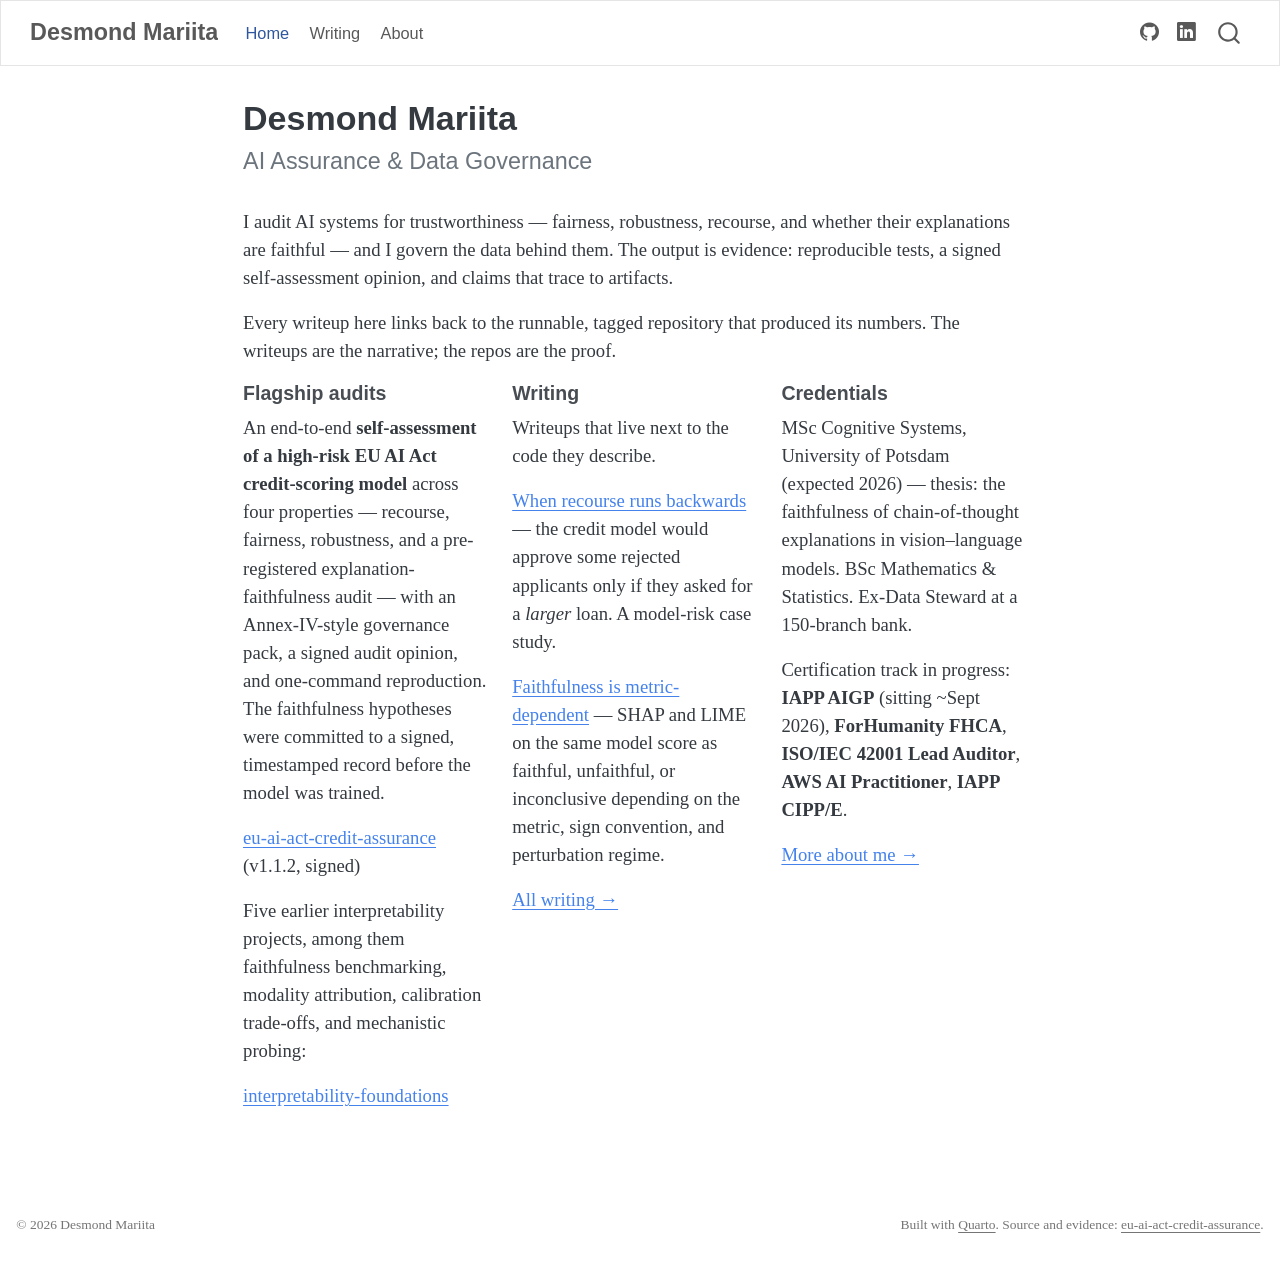
==== index.html @ 11ebde8f "Bootstrap gh-pages (rendered site)" ====
<!DOCTYPE html>
<html xmlns="http://www.w3.org/1999/xhtml" lang="en" xml:lang="en"><head>

<meta charset="utf-8">
<meta name="generator" content="quarto-1.9.38">

<meta name="viewport" content="width=device-width, initial-scale=1.0, user-scalable=yes">


<title>Desmond Mariita</title>
<style>
/* Default styles provided by pandoc.
** See https://pandoc.org/MANUAL.html#variables-for-html for config info.
*/
code{white-space: pre-wrap;}
span.smallcaps{font-variant: small-caps;}
div.columns{display: flex; gap: min(4vw, 1.5em);}
div.column{flex: auto; overflow-x: auto;}
div.hanging-indent{margin-left: 1.5em; text-indent: -1.5em;}
ul.task-list{list-style: none;}
ul.task-list li input[type="checkbox"] {
  width: 0.8em;
  margin: 0 0.8em 0.2em -1em; /* quarto-specific, see https://github.com/quarto-dev/quarto-cli/issues/4556 */ 
  vertical-align: middle;
}
</style>


<script src="site_libs/quarto-nav/quarto-nav.js"></script>
<script src="site_libs/quarto-nav/headroom.min.js"></script>
<script src="site_libs/clipboard/clipboard.min.js"></script>
<script src="site_libs/quarto-search/autocomplete.umd.js"></script>
<script src="site_libs/quarto-search/fuse.min.js"></script>
<script src="site_libs/quarto-search/quarto-search.js"></script>
<meta name="quarto:offset" content="./">
<script src="site_libs/quarto-html/quarto.js" type="module"></script>
<script src="site_libs/quarto-html/tabsets/tabsets.js" type="module"></script>
<script src="site_libs/quarto-html/popper.min.js"></script>
<script src="site_libs/quarto-html/tippy.umd.min.js"></script>
<script src="site_libs/quarto-html/anchor.min.js"></script>
<link href="site_libs/quarto-html/tippy.css" rel="stylesheet">
<link href="site_libs/quarto-html/quarto-syntax-highlighting-15634bcf2e68342d4ad2dfa704d543f6.css" rel="stylesheet" id="quarto-text-highlighting-styles">
<script src="site_libs/bootstrap/bootstrap.min.js"></script>
<link href="site_libs/bootstrap/bootstrap-icons.css" rel="stylesheet">
<link href="site_libs/bootstrap/bootstrap-a1e0e591d9e784db91f005ccc1a3bac8.min.css" rel="stylesheet" append-hash="true" id="quarto-bootstrap" data-mode="light">
<script id="quarto-search-options" type="application/json">{
  "location": "navbar",
  "copy-button": false,
  "collapse-after": 3,
  "panel-placement": "end",
  "type": "overlay",
  "limit": 50,
  "keyboard-shortcut": [
    "f",
    "/",
    "s"
  ],
  "show-item-context": false,
  "language": {
    "search-no-results-text": "No results",
    "search-matching-documents-text": "matching documents",
    "search-copy-link-title": "Copy link to search",
    "search-hide-matches-text": "Hide additional matches",
    "search-more-match-text": "more match in this document",
    "search-more-matches-text": "more matches in this document",
    "search-clear-button-title": "Clear",
    "search-text-placeholder": "",
    "search-detached-cancel-button-title": "Cancel",
    "search-submit-button-title": "Submit",
    "search-label": "Search"
  }
}</script>
<style>html{ scroll-behavior: smooth; }</style>


<link rel="stylesheet" href="styles.css">
<meta property="og:title" content="Desmond Mariita">
<meta property="og:description" content="AI Assurance &amp; Data Governance">
<meta property="og:site_name" content="Desmond Mariita">
<meta name="twitter:title" content="Desmond Mariita">
<meta name="twitter:description" content="AI Assurance &amp; Data Governance">
<meta name="twitter:card" content="summary">
</head>

<body class="nav-fixed fullcontent quarto-light">

<div id="quarto-search-results"></div>
  <header id="quarto-header" class="headroom fixed-top">
    <nav class="navbar navbar-expand-lg " data-bs-theme="dark">
      <div class="navbar-container container-fluid">
      <div class="navbar-brand-container mx-auto">
    <a class="navbar-brand" href="./index.html">
    <span class="navbar-title">Desmond Mariita</span>
    </a>
  </div>
            <div id="quarto-search" class="" title="Search"></div>
          <button class="navbar-toggler" type="button" data-bs-toggle="collapse" data-bs-target="#navbarCollapse" aria-controls="navbarCollapse" role="menu" aria-expanded="false" aria-label="Toggle navigation" onclick="if (window.quartoToggleHeadroom) { window.quartoToggleHeadroom(); }">
  <span class="navbar-toggler-icon"></span>
</button>
          <div class="collapse navbar-collapse" id="navbarCollapse">
            <ul class="navbar-nav navbar-nav-scroll me-auto">
  <li class="nav-item">
    <a class="nav-link active" href="./index.html" aria-current="page"> 
<span class="menu-text">Home</span></a>
  </li>  
  <li class="nav-item">
    <a class="nav-link" href="./writing/index.html"> 
<span class="menu-text">Writing</span></a>
  </li>  
  <li class="nav-item">
    <a class="nav-link" href="./about.html"> 
<span class="menu-text">About</span></a>
  </li>  
</ul>
            <ul class="navbar-nav navbar-nav-scroll ms-auto">
  <li class="nav-item compact">
    <a class="nav-link" href="https://github.com/Desmond-Mariita"> <i class="bi bi-github" role="img" aria-label="GitHub">
</i> 
<span class="menu-text"></span></a>
  </li>  
  <li class="nav-item compact">
    <a class="nav-link" href="https://www.linkedin.com/in/desmond-mariita"> <i class="bi bi-linkedin" role="img" aria-label="LinkedIn">
</i> 
<span class="menu-text"></span></a>
  </li>  
</ul>
          </div> <!-- /navcollapse -->
            <div class="quarto-navbar-tools">
</div>
      </div> <!-- /container-fluid -->
    </nav>
</header>
<!-- content -->
<div id="quarto-content" class="quarto-container page-columns page-rows-contents page-layout-article page-navbar">
<!-- sidebar -->
<!-- margin-sidebar -->
    
<!-- main -->
<main class="content" id="quarto-document-content">

<header id="title-block-header" class="quarto-title-block default">
<div class="quarto-title">
<h1 class="title">Desmond Mariita</h1>
<p class="subtitle lead">AI Assurance &amp; Data Governance</p>
</div>



<div class="quarto-title-meta">

    
  
    
  </div>
  


</header>


<p>I audit AI systems for trustworthiness — fairness, robustness, recourse, and whether their explanations are faithful — and I govern the data behind them. The output is evidence: reproducible tests, a signed self-assessment opinion, and claims that trace to artifacts.</p>
<p>Every writeup here links back to the runnable, tagged repository that produced its numbers. The writeups are the narrative; the repos are the proof.</p>
<div class="grid">
<section id="flagship-audits" class="level3 g-col-12 g-col-md-4 hub-col">
<h3 class="anchored" data-anchor-id="flagship-audits">Flagship audits</h3>
<p>An end-to-end <strong>self-assessment of a high-risk EU AI Act credit-scoring model</strong> across four properties — recourse, fairness, robustness, and a pre-registered explanation-faithfulness audit — with an Annex-IV-style governance pack, a signed audit opinion, and one-command reproduction. The faithfulness hypotheses were committed to a signed, timestamped record before the model was trained.</p>
<p><a href="https://github.com/Desmond-Mariita/eu-ai-act-credit-assurance" class="hub-link">eu-ai-act-credit-assurance</a> (v1.1.2, signed)</p>
<p>Five earlier interpretability projects, among them faithfulness benchmarking, modality attribution, calibration trade-offs, and mechanistic probing:</p>
<p><a href="https://github.com/Desmond-Mariita/interpretability-foundations" class="hub-link">interpretability-foundations</a></p>
</section>
<section id="writing" class="level3 g-col-12 g-col-md-4 hub-col">
<h3 class="anchored" data-anchor-id="writing">Writing</h3>
<p>Writeups that live next to the code they describe.</p>
<p><strong><a href="./writing/borrow-more/index.html">When recourse runs backwards</a></strong> — the credit model would approve some rejected applicants only if they asked for a <em>larger</em> loan. A model-risk case study.</p>
<p><strong><a href="./writing/faithfulness/index.html">Faithfulness is metric-dependent</a></strong> — SHAP and LIME on the same model score as faithful, unfaithful, or inconclusive depending on the metric, sign convention, and perturbation regime.</p>
<p><a href="./writing/index.html">All writing →</a></p>
</section>
<section id="credentials" class="level3 g-col-12 g-col-md-4 hub-col">
<h3 class="anchored" data-anchor-id="credentials">Credentials</h3>
<p>MSc Cognitive Systems, University of Potsdam (expected 2026) — thesis: the faithfulness of chain-of-thought explanations in vision–language models. BSc Mathematics &amp; Statistics. Ex-Data Steward at a 150-branch bank.</p>
<p>Certification track in progress: <strong>IAPP AIGP</strong> (sitting ~Sept 2026), <strong>ForHumanity FHCA</strong>, <strong>ISO/IEC 42001 Lead Auditor</strong>, <strong>AWS AI Practitioner</strong>, <strong>IAPP CIPP/E</strong>.</p>
<p><a href="./about.html">More about me →</a></p>
</section>
</div>



</main> <!-- /main -->
<script id="quarto-html-after-body" type="application/javascript">
  window.document.addEventListener("DOMContentLoaded", function (event) {
    const icon = "";
    const anchorJS = new window.AnchorJS();
    anchorJS.options = {
      placement: 'right',
      icon: icon
    };
    anchorJS.add('.anchored');
    const isCodeAnnotation = (el) => {
      for (const clz of el.classList) {
        if (clz.startsWith('code-annotation-')) {                     
          return true;
        }
      }
      return false;
    }
    const onCopySuccess = function(e) {
      // button target
      const button = e.trigger;
      // don't keep focus
      button.blur();
      // flash "checked"
      button.classList.add('code-copy-button-checked');
      var currentTitle = button.getAttribute("title");
      button.setAttribute("title", "Copied!");
      let tooltip;
      if (window.bootstrap) {
        button.setAttribute("data-bs-toggle", "tooltip");
        button.setAttribute("data-bs-placement", "left");
        button.setAttribute("data-bs-title", "Copied!");
        tooltip = new bootstrap.Tooltip(button, 
          { trigger: "manual", 
            customClass: "code-copy-button-tooltip",
            offset: [0, -8]});
        tooltip.show();    
      }
      setTimeout(function() {
        if (tooltip) {
          tooltip.hide();
          button.removeAttribute("data-bs-title");
          button.removeAttribute("data-bs-toggle");
          button.removeAttribute("data-bs-placement");
        }
        button.setAttribute("title", currentTitle);
        button.classList.remove('code-copy-button-checked');
      }, 1000);
      // clear code selection
      e.clearSelection();
    }
    const getTextToCopy = function(trigger) {
      const outerScaffold = trigger.parentElement.cloneNode(true);
      const codeEl = outerScaffold.querySelector('code');
      for (const childEl of codeEl.children) {
        if (isCodeAnnotation(childEl)) {
          childEl.remove();
        }
      }
      return codeEl.innerText;
    }
    const clipboard = new window.ClipboardJS('.code-copy-button:not([data-in-quarto-modal])', {
      text: getTextToCopy
    });
    clipboard.on('success', onCopySuccess);
    if (window.document.getElementById('quarto-embedded-source-code-modal')) {
      const clipboardModal = new window.ClipboardJS('.code-copy-button[data-in-quarto-modal]', {
        text: getTextToCopy,
        container: window.document.getElementById('quarto-embedded-source-code-modal')
      });
      clipboardModal.on('success', onCopySuccess);
    }
      var localhostRegex = new RegExp(/^(?:http|https):\/\/localhost\:?[0-9]*\//);
      var mailtoRegex = new RegExp(/^mailto:/);
        var filterRegex = new RegExp("https:\/\/desmond-mariita\.github\.io");
      var isInternal = (href) => {
          return filterRegex.test(href) || localhostRegex.test(href) || mailtoRegex.test(href);
      }
      // Inspect non-navigation links and adorn them if external
     var links = window.document.querySelectorAll('a[href]:not(.nav-link):not(.navbar-brand):not(.toc-action):not(.sidebar-link):not(.sidebar-item-toggle):not(.pagination-link):not(.no-external):not([aria-hidden]):not(.dropdown-item):not(.quarto-navigation-tool):not(.about-link)');
      for (var i=0; i<links.length; i++) {
        const link = links[i];
        if (!isInternal(link.href)) {
          // undo the damage that might have been done by quarto-nav.js in the case of
          // links that we want to consider external
          if (link.dataset.originalHref !== undefined) {
            link.href = link.dataset.originalHref;
          }
            // target, if specified
            link.setAttribute("target", "_blank");
            if (link.getAttribute("rel") === null) {
              link.setAttribute("rel", "noopener");
            }
        }
      }
    function tippyHover(el, contentFn, onTriggerFn, onUntriggerFn) {
      const config = {
        allowHTML: true,
        maxWidth: 500,
        delay: 100,
        arrow: false,
        appendTo: function(el) {
            return el.parentElement;
        },
        interactive: true,
        interactiveBorder: 10,
        theme: 'quarto',
        placement: 'bottom-start',
      };
      if (contentFn) {
        config.content = contentFn;
      }
      if (onTriggerFn) {
        config.onTrigger = onTriggerFn;
      }
      if (onUntriggerFn) {
        config.onUntrigger = onUntriggerFn;
      }
      window.tippy(el, config); 
    }
    const noterefs = window.document.querySelectorAll('a[role="doc-noteref"]');
    for (var i=0; i<noterefs.length; i++) {
      const ref = noterefs[i];
      tippyHover(ref, function() {
        // use id or data attribute instead here
        let href = ref.getAttribute('data-footnote-href') || ref.getAttribute('href');
        try { href = new URL(href).hash; } catch {}
        const id = href.replace(/^#\/?/, "");
        const note = window.document.getElementById(id);
        if (note) {
          return note.innerHTML;
        } else {
          return "";
        }
      });
    }
    const xrefs = window.document.querySelectorAll('a.quarto-xref');
    const processXRef = (id, note) => {
      // Strip column container classes
      const stripColumnClz = (el) => {
        el.classList.remove("page-full", "page-columns");
        if (el.children) {
          for (const child of el.children) {
            stripColumnClz(child);
          }
        }
      }
      stripColumnClz(note)
      if (id === null || id.startsWith('sec-')) {
        // Special case sections, only their first couple elements
        const container = document.createElement("div");
        if (note.children && note.children.length > 2) {
          container.appendChild(note.children[0].cloneNode(true));
          for (let i = 1; i < note.children.length; i++) {
            const child = note.children[i];
            if (child.tagName === "P" && child.innerText === "") {
              continue;
            } else {
              container.appendChild(child.cloneNode(true));
              break;
            }
          }
          if (window.Quarto?.typesetMath) {
            window.Quarto.typesetMath(container);
          }
          return container.innerHTML
        } else {
          if (window.Quarto?.typesetMath) {
            window.Quarto.typesetMath(note);
          }
          return note.innerHTML;
        }
      } else {
        // Remove any anchor links if they are present
        const anchorLink = note.querySelector('a.anchorjs-link');
        if (anchorLink) {
          anchorLink.remove();
        }
        if (window.Quarto?.typesetMath) {
          window.Quarto.typesetMath(note);
        }
        if (note.classList.contains("callout")) {
          return note.outerHTML;
        } else {
          return note.innerHTML;
        }
      }
    }
    for (var i=0; i<xrefs.length; i++) {
      const xref = xrefs[i];
      tippyHover(xref, undefined, function(instance) {
        instance.disable();
        let url = xref.getAttribute('href');
        let hash = undefined; 
        if (url.startsWith('#')) {
          hash = url;
        } else {
          try { hash = new URL(url).hash; } catch {}
        }
        if (hash) {
          const id = hash.replace(/^#\/?/, "");
          const note = window.document.getElementById(id);
          if (note !== null) {
            try {
              const html = processXRef(id, note.cloneNode(true));
              instance.setContent(html);
            } finally {
              instance.enable();
              instance.show();
            }
          } else {
            // See if we can fetch this
            fetch(url.split('#')[0])
            .then(res => res.text())
            .then(html => {
              const parser = new DOMParser();
              const htmlDoc = parser.parseFromString(html, "text/html");
              const note = htmlDoc.getElementById(id);
              if (note !== null) {
                const html = processXRef(id, note);
                instance.setContent(html);
              } 
            }).finally(() => {
              instance.enable();
              instance.show();
            });
          }
        } else {
          // See if we can fetch a full url (with no hash to target)
          // This is a special case and we should probably do some content thinning / targeting
          fetch(url)
          .then(res => res.text())
          .then(html => {
            const parser = new DOMParser();
            const htmlDoc = parser.parseFromString(html, "text/html");
            const note = htmlDoc.querySelector('main.content');
            if (note !== null) {
              // This should only happen for chapter cross references
              // (since there is no id in the URL)
              // remove the first header
              if (note.children.length > 0 && note.children[0].tagName === "HEADER") {
                note.children[0].remove();
              }
              const html = processXRef(null, note);
              instance.setContent(html);
            } 
          }).finally(() => {
            instance.enable();
            instance.show();
          });
        }
      }, function(instance) {
      });
    }
        let selectedAnnoteEl;
        const selectorForAnnotation = ( cell, annotation) => {
          let cellAttr = 'data-code-cell="' + cell + '"';
          let lineAttr = 'data-code-annotation="' +  annotation + '"';
          const selector = 'span[' + cellAttr + '][' + lineAttr + ']';
          return selector;
        }
        const selectCodeLines = (annoteEl) => {
          const doc = window.document;
          const targetCell = annoteEl.getAttribute("data-target-cell");
          const targetAnnotation = annoteEl.getAttribute("data-target-annotation");
          const annoteSpan = window.document.querySelector(selectorForAnnotation(targetCell, targetAnnotation));
          const lines = annoteSpan.getAttribute("data-code-lines").split(",");
          const lineIds = lines.map((line) => {
            return targetCell + "-" + line;
          })
          let top = null;
          let height = null;
          let parent = null;
          if (lineIds.length > 0) {
              //compute the position of the single el (top and bottom and make a div)
              const el = window.document.getElementById(lineIds[0]);
              top = el.offsetTop;
              height = el.offsetHeight;
              parent = el.parentElement.parentElement;
            if (lineIds.length > 1) {
              const lastEl = window.document.getElementById(lineIds[lineIds.length - 1]);
              const bottom = lastEl.offsetTop + lastEl.offsetHeight;
              height = bottom - top;
            }
            if (top !== null && height !== null && parent !== null) {
              // cook up a div (if necessary) and position it 
              let div = window.document.getElementById("code-annotation-line-highlight");
              if (div === null) {
                div = window.document.createElement("div");
                div.setAttribute("id", "code-annotation-line-highlight");
                div.style.position = 'absolute';
                parent.appendChild(div);
              }
              div.style.top = top - 2 + "px";
              div.style.height = height + 4 + "px";
              div.style.left = 0;
              let gutterDiv = window.document.getElementById("code-annotation-line-highlight-gutter");
              if (gutterDiv === null) {
                gutterDiv = window.document.createElement("div");
                gutterDiv.setAttribute("id", "code-annotation-line-highlight-gutter");
                gutterDiv.style.position = 'absolute';
                const codeCell = window.document.getElementById(targetCell);
                const gutter = codeCell.querySelector('.code-annotation-gutter');
                gutter.appendChild(gutterDiv);
              }
              gutterDiv.style.top = top - 2 + "px";
              gutterDiv.style.height = height + 4 + "px";
            }
            selectedAnnoteEl = annoteEl;
          }
        };
        const unselectCodeLines = () => {
          const elementsIds = ["code-annotation-line-highlight", "code-annotation-line-highlight-gutter"];
          elementsIds.forEach((elId) => {
            const div = window.document.getElementById(elId);
            if (div) {
              div.remove();
            }
          });
          selectedAnnoteEl = undefined;
        };
          // Handle positioning of the toggle
      window.addEventListener(
        "resize",
        throttle(() => {
          elRect = undefined;
          if (selectedAnnoteEl) {
            selectCodeLines(selectedAnnoteEl);
          }
        }, 10)
      );
      function throttle(fn, ms) {
      let throttle = false;
      let timer;
        return (...args) => {
          if(!throttle) { // first call gets through
              fn.apply(this, args);
              throttle = true;
          } else { // all the others get throttled
              if(timer) clearTimeout(timer); // cancel #2
              timer = setTimeout(() => {
                fn.apply(this, args);
                timer = throttle = false;
              }, ms);
          }
        };
      }
        // Attach click handler to the DT
        const annoteDls = window.document.querySelectorAll('dt[data-target-cell]');
        for (const annoteDlNode of annoteDls) {
          annoteDlNode.addEventListener('click', (event) => {
            const clickedEl = event.target;
            if (clickedEl !== selectedAnnoteEl) {
              unselectCodeLines();
              const activeEl = window.document.querySelector('dt[data-target-cell].code-annotation-active');
              if (activeEl) {
                activeEl.classList.remove('code-annotation-active');
              }
              selectCodeLines(clickedEl);
              clickedEl.classList.add('code-annotation-active');
            } else {
              // Unselect the line
              unselectCodeLines();
              clickedEl.classList.remove('code-annotation-active');
            }
          });
        }
    const findCites = (el) => {
      const parentEl = el.parentElement;
      if (parentEl) {
        const cites = parentEl.dataset.cites;
        if (cites) {
          return {
            el,
            cites: cites.split(' ')
          };
        } else {
          return findCites(el.parentElement)
        }
      } else {
        return undefined;
      }
    };
    var bibliorefs = window.document.querySelectorAll('a[role="doc-biblioref"]');
    for (var i=0; i<bibliorefs.length; i++) {
      const ref = bibliorefs[i];
      const citeInfo = findCites(ref);
      if (citeInfo) {
        tippyHover(citeInfo.el, function() {
          var popup = window.document.createElement('div');
          citeInfo.cites.forEach(function(cite) {
            var citeDiv = window.document.createElement('div');
            citeDiv.classList.add('hanging-indent');
            citeDiv.classList.add('csl-entry');
            var biblioDiv = window.document.getElementById('ref-' + cite);
            if (biblioDiv) {
              citeDiv.innerHTML = biblioDiv.innerHTML;
            }
            popup.appendChild(citeDiv);
          });
          return popup.innerHTML;
        });
      }
    }
  });
  </script>
</div> <!-- /content -->
<footer class="footer">
  <div class="nav-footer">
    <div class="nav-footer-left">
<p>© 2026 Desmond Mariita</p>
</div>   
    <div class="nav-footer-center">
      &nbsp;
    </div>
    <div class="nav-footer-right">
<p>Built with <a href="https://quarto.org">Quarto</a>. Source and evidence: <a href="https://github.com/Desmond-Mariita/eu-ai-act-credit-assurance">eu-ai-act-credit-assurance</a>.</p>
</div>
  </div>
</footer>




<script src="site_libs/quarto-html/zenscroll-min.js"></script>
</body></html>
---- site_libs/quarto-html/tippy.css ----
.tippy-box[data-animation=fade][data-state=hidden]{opacity:0}[data-tippy-root]{max-width:calc(100vw - 10px)}.tippy-box{position:relative;background-color:#333;color:#fff;border-radius:4px;font-size:14px;line-height:1.4;white-space:normal;outline:0;transition-property:transform,visibility,opacity}.tippy-box[data-placement^=top]>.tippy-arrow{bottom:0}.tippy-box[data-placement^=top]>.tippy-arrow:before{bottom:-7px;left:0;border-width:8px 8px 0;border-top-color:initial;transform-origin:center top}.tippy-box[data-placement^=bottom]>.tippy-arrow{top:0}.tippy-box[data-placement^=bottom]>.tippy-arrow:before{top:-7px;left:0;border-width:0 8px 8px;border-bottom-color:initial;transform-origin:center bottom}.tippy-box[data-placement^=left]>.tippy-arrow{right:0}.tippy-box[data-placement^=left]>.tippy-arrow:before{border-width:8px 0 8px 8px;border-left-color:initial;right:-7px;transform-origin:center left}.tippy-box[data-placement^=right]>.tippy-arrow{left:0}.tippy-box[data-placement^=right]>.tippy-arrow:before{left:-7px;border-width:8px 8px 8px 0;border-right-color:initial;transform-origin:center right}.tippy-box[data-inertia][data-state=visible]{transition-timing-function:cubic-bezier(.54,1.5,.38,1.11)}.tippy-arrow{width:16px;height:16px;color:#333}.tippy-arrow:before{content:"";position:absolute;border-color:transparent;border-style:solid}.tippy-content{position:relative;padding:5px 9px;z-index:1}
---- site_libs/quarto-html/quarto-syntax-highlighting-15634bcf2e68342d4ad2dfa704d543f6.css ----
/* quarto syntax highlight colors */
:root {
  --quarto-hl-ot-color: #003B4F;
  --quarto-hl-at-color: #657422;
  --quarto-hl-ss-color: #20794D;
  --quarto-hl-an-color: #5E5E5E;
  --quarto-hl-fu-color: #4758AB;
  --quarto-hl-st-color: #20794D;
  --quarto-hl-cf-color: #003B4F;
  --quarto-hl-op-color: #5E5E5E;
  --quarto-hl-er-color: #AD0000;
  --quarto-hl-bn-color: #AD0000;
  --quarto-hl-al-color: #AD0000;
  --quarto-hl-va-color: #111111;
  --quarto-hl-bu-color: inherit;
  --quarto-hl-ex-color: inherit;
  --quarto-hl-pp-color: #AD0000;
  --quarto-hl-in-color: #5E5E5E;
  --quarto-hl-vs-color: #20794D;
  --quarto-hl-wa-color: #5E5E5E;
  --quarto-hl-do-color: #5E5E5E;
  --quarto-hl-im-color: #00769E;
  --quarto-hl-ch-color: #20794D;
  --quarto-hl-dt-color: #AD0000;
  --quarto-hl-fl-color: #AD0000;
  --quarto-hl-co-color: #5E5E5E;
  --quarto-hl-cv-color: #5E5E5E;
  --quarto-hl-cn-color: #8f5902;
  --quarto-hl-sc-color: #5E5E5E;
  --quarto-hl-dv-color: #AD0000;
  --quarto-hl-kw-color: #003B4F;
}

/* other quarto variables */
:root {
  --quarto-font-monospace: SFMono-Regular, Menlo, Monaco, Consolas, "Liberation Mono", "Courier New", monospace;
}

/* syntax highlight based on Pandoc's rules */
pre > code.sourceCode > span {
  color: #003B4F;
}

code.sourceCode > span {
  color: #003B4F;
}

div.sourceCode,
div.sourceCode pre.sourceCode {
  color: #003B4F;
}

/* Normal */
code span {
  color: #003B4F;
}

/* Alert */
code span.al {
  color: #AD0000;
  font-style: inherit;
}

/* Annotation */
code span.an {
  color: #5E5E5E;
  font-style: inherit;
}

/* Attribute */
code span.at {
  color: #657422;
  font-style: inherit;
}

/* BaseN */
code span.bn {
  color: #AD0000;
  font-style: inherit;
}

/* BuiltIn */
code span.bu {
  font-style: inherit;
}

/* ControlFlow */
code span.cf {
  color: #003B4F;
  font-weight: bold;
  font-style: inherit;
}

/* Char */
code span.ch {
  color: #20794D;
  font-style: inherit;
}

/* Constant */
code span.cn {
  color: #8f5902;
  font-style: inherit;
}

/* Comment */
code span.co {
  color: #5E5E5E;
  font-style: inherit;
}

/* CommentVar */
code span.cv {
  color: #5E5E5E;
  font-style: italic;
}

/* Documentation */
code span.do {
  color: #5E5E5E;
  font-style: italic;
}

/* DataType */
code span.dt {
  color: #AD0000;
  font-style: inherit;
}

/* DecVal */
code span.dv {
  color: #AD0000;
  font-style: inherit;
}

/* Error */
code span.er {
  color: #AD0000;
  font-style: inherit;
}

/* Extension */
code span.ex {
  font-style: inherit;
}

/* Float */
code span.fl {
  color: #AD0000;
  font-style: inherit;
}

/* Function */
code span.fu {
  color: #4758AB;
  font-style: inherit;
}

/* Import */
code span.im {
  color: #00769E;
  font-style: inherit;
}

/* Information */
code span.in {
  color: #5E5E5E;
  font-style: inherit;
}

/* Keyword */
code span.kw {
  color: #003B4F;
  font-weight: bold;
  font-style: inherit;
}

/* Operator */
code span.op {
  color: #5E5E5E;
  font-style: inherit;
}

/* Other */
code span.ot {
  color: #003B4F;
  font-style: inherit;
}

/* Preprocessor */
code span.pp {
  color: #AD0000;
  font-style: inherit;
}

/* SpecialChar */
code span.sc {
  color: #5E5E5E;
  font-style: inherit;
}

/* SpecialString */
code span.ss {
  color: #20794D;
  font-style: inherit;
}

/* String */
code span.st {
  color: #20794D;
  font-style: inherit;
}

/* Variable */
code span.va {
  color: #111111;
  font-style: inherit;
}

/* VerbatimString */
code span.vs {
  color: #20794D;
  font-style: inherit;
}

/* Warning */
code span.wa {
  color: #5E5E5E;
  font-style: italic;
}

.prevent-inlining {
  content: "</";
}

/*# sourceMappingURL=f23921c56f73e400b49028c9186a1aa0.css.map */
---- styles.css ----
/* Light touch on the litera theme — readable article width, quiet accents. */

.navbar-brand {
  font-weight: 600;
}

/* Article body width tuned for long-form reading */
main.content {
  max-width: 46rem;
}

/* Tables: allow horizontal scroll on narrow screens instead of breaking layout */
.table-responsive-wrap table,
main table {
  font-size: 0.92rem;
}

figure img {
  max-width: 100%;
}

figcaption {
  color: #5a6b78;
  font-size: 0.9rem;
}

/* Landing-page columns */
.hub-col h3 {
  margin-top: 0;
  font-size: 1.15rem;
}

blockquote {
  border-left: 3px solid #1f4e79;
  background: #f3f6f8;
  padding: 0.75rem 1rem;
}
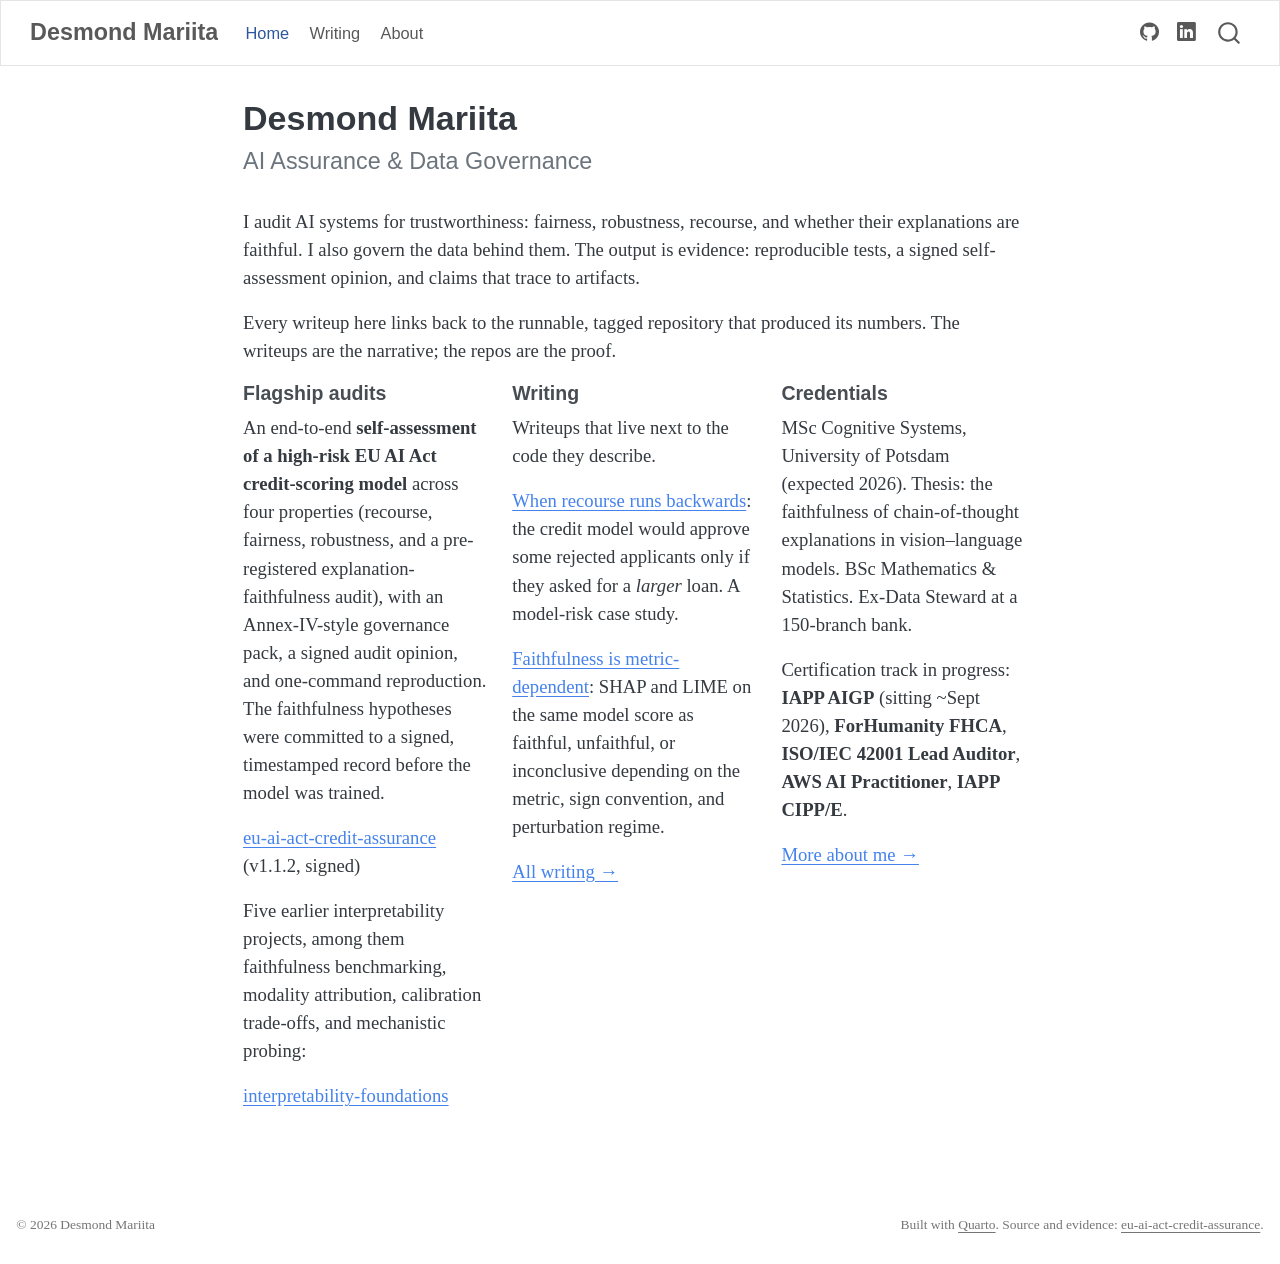
==== commit 63aa465c: "Built site for gh-pages" ====
--- a/index.html
+++ b/index.html
@@ -42,7 +42,7 @@
 <link href="site_libs/quarto-html/quarto-syntax-highlighting-15634bcf2e68342d4ad2dfa704d543f6.css" rel="stylesheet" id="quarto-text-highlighting-styles">
 <script src="site_libs/bootstrap/bootstrap.min.js"></script>
 <link href="site_libs/bootstrap/bootstrap-icons.css" rel="stylesheet">
-<link href="site_libs/bootstrap/bootstrap-a1e0e591d9e784db91f005ccc1a3bac8.min.css" rel="stylesheet" append-hash="true" id="quarto-bootstrap" data-mode="light">
+<link href="site_libs/bootstrap/bootstrap-53a3eb1ff9330d44960d26a0ddb2dd24.min.css" rel="stylesheet" append-hash="true" id="quarto-bootstrap" data-mode="light">
 <script id="quarto-search-options" type="application/json">{
   "location": "navbar",
   "copy-button": false,
@@ -158,12 +158,12 @@
 </header>
 
 
-<p>I audit AI systems for trustworthiness — fairness, robustness, recourse, and whether their explanations are faithful — and I govern the data behind them. The output is evidence: reproducible tests, a signed self-assessment opinion, and claims that trace to artifacts.</p>
+<p>I audit AI systems for trustworthiness: fairness, robustness, recourse, and whether their explanations are faithful. I also govern the data behind them. The output is evidence: reproducible tests, a signed self-assessment opinion, and claims that trace to artifacts.</p>
 <p>Every writeup here links back to the runnable, tagged repository that produced its numbers. The writeups are the narrative; the repos are the proof.</p>
 <div class="grid">
 <section id="flagship-audits" class="level3 g-col-12 g-col-md-4 hub-col">
 <h3 class="anchored" data-anchor-id="flagship-audits">Flagship audits</h3>
-<p>An end-to-end <strong>self-assessment of a high-risk EU AI Act credit-scoring model</strong> across four properties — recourse, fairness, robustness, and a pre-registered explanation-faithfulness audit — with an Annex-IV-style governance pack, a signed audit opinion, and one-command reproduction. The faithfulness hypotheses were committed to a signed, timestamped record before the model was trained.</p>
+<p>An end-to-end <strong>self-assessment of a high-risk EU AI Act credit-scoring model</strong> across four properties (recourse, fairness, robustness, and a pre-registered explanation-faithfulness audit), with an Annex-IV-style governance pack, a signed audit opinion, and one-command reproduction. The faithfulness hypotheses were committed to a signed, timestamped record before the model was trained.</p>
 <p><a href="https://github.com/Desmond-Mariita/eu-ai-act-credit-assurance" class="hub-link">eu-ai-act-credit-assurance</a> (v1.1.2, signed)</p>
 <p>Five earlier interpretability projects, among them faithfulness benchmarking, modality attribution, calibration trade-offs, and mechanistic probing:</p>
 <p><a href="https://github.com/Desmond-Mariita/interpretability-foundations" class="hub-link">interpretability-foundations</a></p>
@@ -171,13 +171,13 @@
 <section id="writing" class="level3 g-col-12 g-col-md-4 hub-col">
 <h3 class="anchored" data-anchor-id="writing">Writing</h3>
 <p>Writeups that live next to the code they describe.</p>
-<p><strong><a href="./writing/borrow-more/index.html">When recourse runs backwards</a></strong> — the credit model would approve some rejected applicants only if they asked for a <em>larger</em> loan. A model-risk case study.</p>
-<p><strong><a href="./writing/faithfulness/index.html">Faithfulness is metric-dependent</a></strong> — SHAP and LIME on the same model score as faithful, unfaithful, or inconclusive depending on the metric, sign convention, and perturbation regime.</p>
+<p><strong><a href="./writing/borrow-more/index.html">When recourse runs backwards</a></strong>: the credit model would approve some rejected applicants only if they asked for a <em>larger</em> loan. A model-risk case study.</p>
+<p><strong><a href="./writing/faithfulness/index.html">Faithfulness is metric-dependent</a></strong>: SHAP and LIME on the same model score as faithful, unfaithful, or inconclusive depending on the metric, sign convention, and perturbation regime.</p>
 <p><a href="./writing/index.html">All writing →</a></p>
 </section>
 <section id="credentials" class="level3 g-col-12 g-col-md-4 hub-col">
 <h3 class="anchored" data-anchor-id="credentials">Credentials</h3>
-<p>MSc Cognitive Systems, University of Potsdam (expected 2026) — thesis: the faithfulness of chain-of-thought explanations in vision–language models. BSc Mathematics &amp; Statistics. Ex-Data Steward at a 150-branch bank.</p>
+<p>MSc Cognitive Systems, University of Potsdam (expected 2026). Thesis: the faithfulness of chain-of-thought explanations in vision–language models. BSc Mathematics &amp; Statistics. Ex-Data Steward at a 150-branch bank.</p>
 <p>Certification track in progress: <strong>IAPP AIGP</strong> (sitting ~Sept 2026), <strong>ForHumanity FHCA</strong>, <strong>ISO/IEC 42001 Lead Auditor</strong>, <strong>AWS AI Practitioner</strong>, <strong>IAPP CIPP/E</strong>.</p>
 <p><a href="./about.html">More about me →</a></p>
 </section>
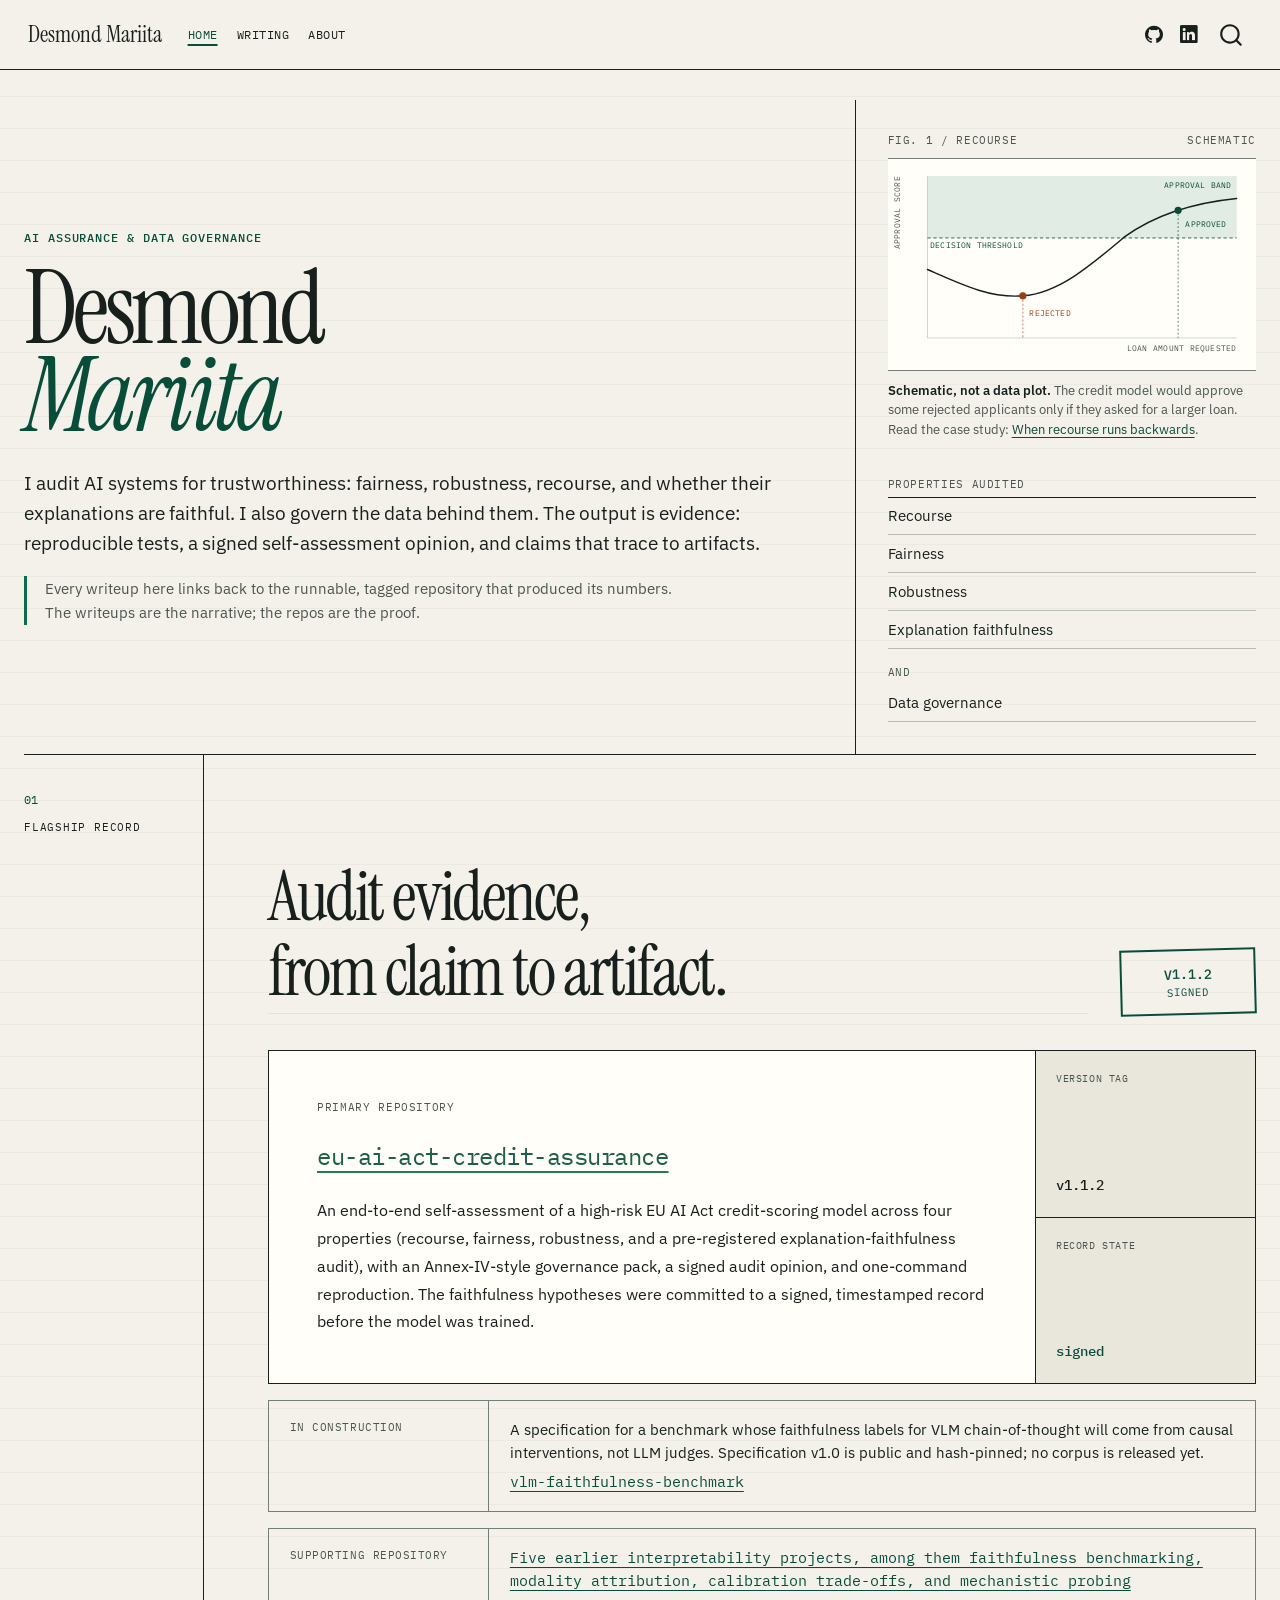
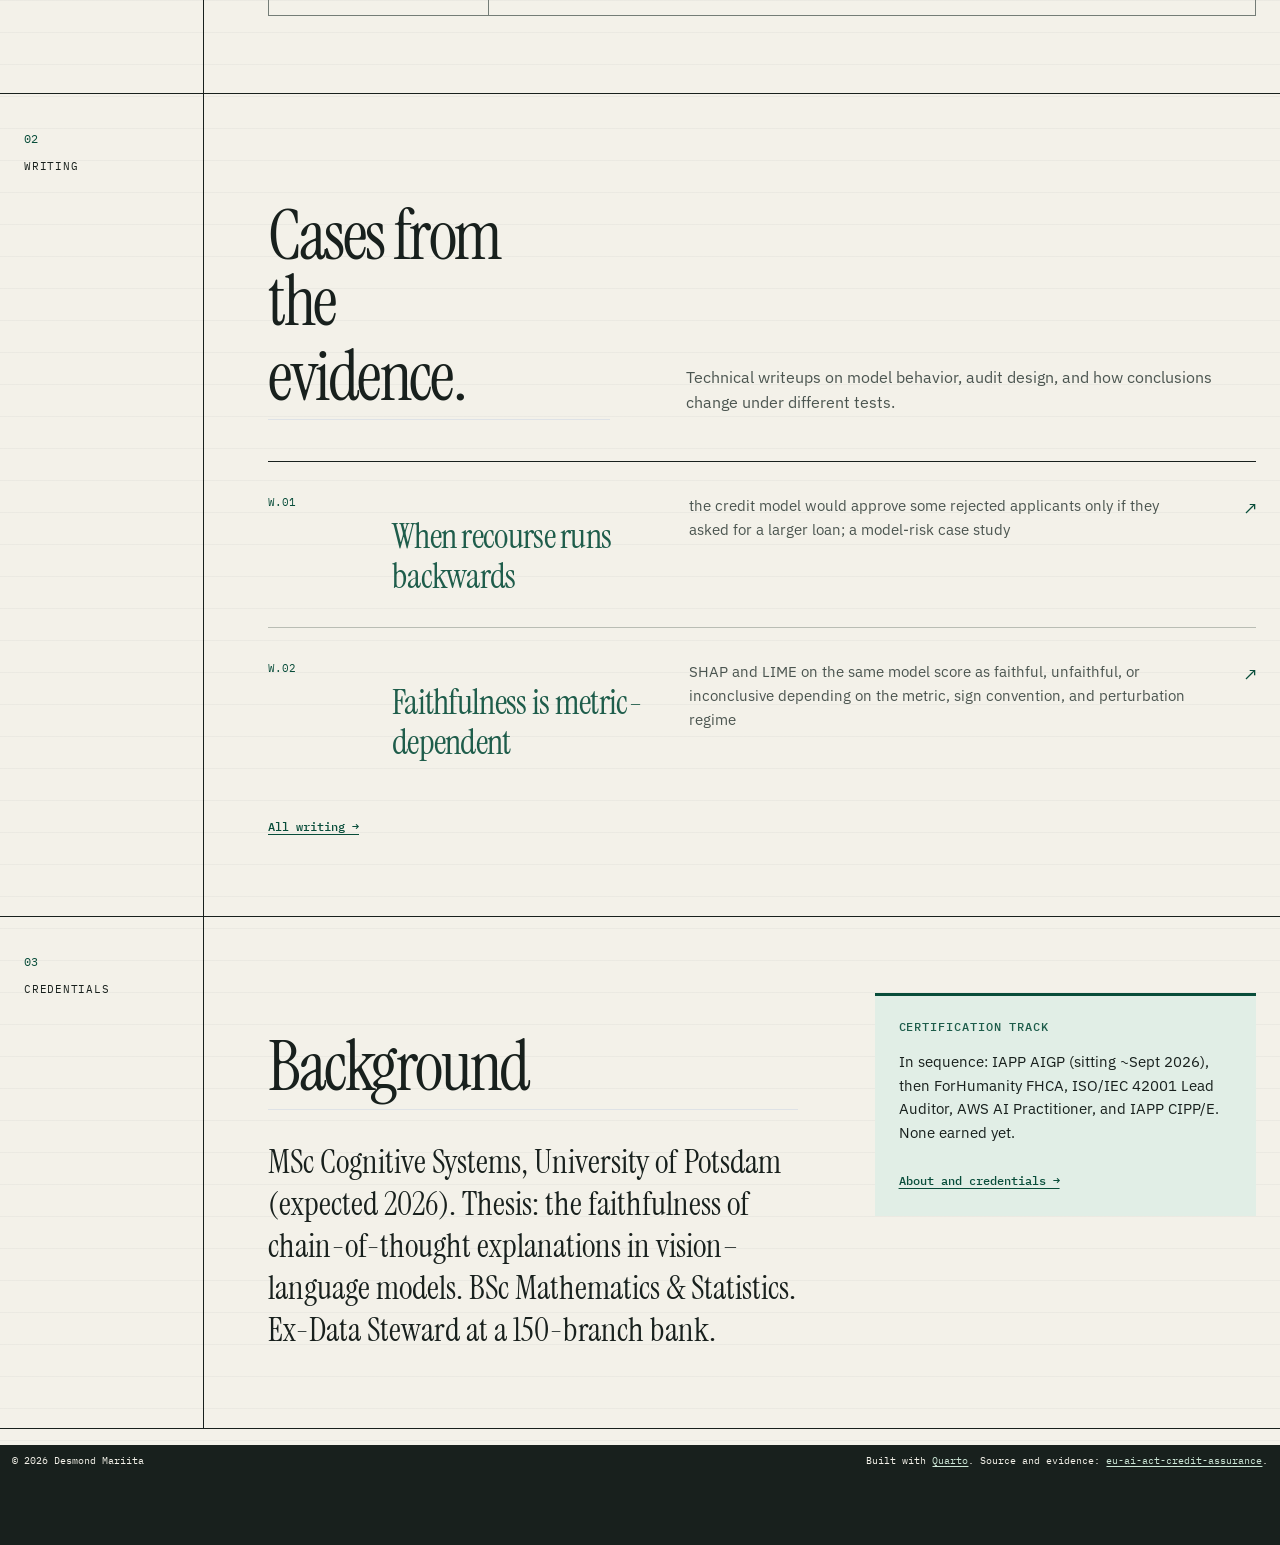
==== commit afa319e8: "Built site for gh-pages" ====
--- a/index.html
+++ b/index.html
@@ -6,8 +6,9 @@
 
 <meta name="viewport" content="width=device-width, initial-scale=1.0, user-scalable=yes">
 
-
-<title>Desmond Mariita</title>
+<meta name="description" content="I audit AI systems for trustworthiness and govern the data behind them. The output is evidence: reproducible tests, a signed self-assessment opinion, and claims that trace to artifacts.">
+
+<title>Desmond Mariita | AI Assurance &amp; Data Governance – Desmond Mariita</title>
 <style>
 /* Default styles provided by pandoc.
 ** See https://pandoc.org/MANUAL.html#variables-for-html for config info.
@@ -39,10 +40,10 @@
 <script src="site_libs/quarto-html/tippy.umd.min.js"></script>
 <script src="site_libs/quarto-html/anchor.min.js"></script>
 <link href="site_libs/quarto-html/tippy.css" rel="stylesheet">
-<link href="site_libs/quarto-html/quarto-syntax-highlighting-15634bcf2e68342d4ad2dfa704d543f6.css" rel="stylesheet" id="quarto-text-highlighting-styles">
+<link href="site_libs/quarto-html/quarto-syntax-highlighting-e0c369747a7c63d92e3a00793c14f2c1.css" rel="stylesheet" id="quarto-text-highlighting-styles">
 <script src="site_libs/bootstrap/bootstrap.min.js"></script>
 <link href="site_libs/bootstrap/bootstrap-icons.css" rel="stylesheet">
-<link href="site_libs/bootstrap/bootstrap-53a3eb1ff9330d44960d26a0ddb2dd24.min.css" rel="stylesheet" append-hash="true" id="quarto-bootstrap" data-mode="light">
+<link href="site_libs/bootstrap/bootstrap-69ae56c207022f444d1fd83f4ec94133.min.css" rel="stylesheet" append-hash="true" id="quarto-bootstrap" data-mode="light">
 <script id="quarto-search-options" type="application/json">{
   "location": "navbar",
   "copy-button": false,
@@ -73,12 +74,11 @@
 <style>html{ scroll-behavior: smooth; }</style>
 
 
-<link rel="stylesheet" href="styles.css">
-<meta property="og:title" content="Desmond Mariita">
-<meta property="og:description" content="AI Assurance &amp; Data Governance">
+<meta property="og:title" content="Desmond Mariita | AI Assurance &amp; Data Governance">
+<meta property="og:description" content="I audit AI systems for trustworthiness and govern the data behind them. The output is evidence: reproducible tests, a signed self-assessment opinion, and claims that trace to artifacts.">
 <meta property="og:site_name" content="Desmond Mariita">
-<meta name="twitter:title" content="Desmond Mariita">
-<meta name="twitter:description" content="AI Assurance &amp; Data Governance">
+<meta name="twitter:title" content="Desmond Mariita | AI Assurance &amp; Data Governance">
+<meta name="twitter:description" content="I audit AI systems for trustworthiness and govern the data behind them. The output is evidence: reproducible tests, a signed self-assessment opinion, and claims that trace to artifacts.">
 <meta name="twitter:card" content="summary">
 </head>
 
@@ -131,19 +131,21 @@
     </nav>
 </header>
 <!-- content -->
-<div id="quarto-content" class="quarto-container page-columns page-rows-contents page-layout-article page-navbar">
+<div id="quarto-content" class="quarto-container page-layout-custom page-navbar">
 <!-- sidebar -->
 <!-- margin-sidebar -->
-    
 <!-- main -->
-<main class="content" id="quarto-document-content">
 
 <header id="title-block-header" class="quarto-title-block default">
 <div class="quarto-title">
 <h1 class="title">Desmond Mariita</h1>
-<p class="subtitle lead">AI Assurance &amp; Data Governance</p>
 </div>
 
+<div>
+  <div class="description">
+    I audit AI systems for trustworthiness and govern the data behind them. The output is evidence: reproducible tests, a signed self-assessment opinion, and claims that trace to artifacts.
+  </div>
+</div>
 
 
 <div class="quarto-title-meta">
@@ -158,34 +160,172 @@
 </header>
 
 
-<p>I audit AI systems for trustworthiness: fairness, robustness, recourse, and whether their explanations are faithful. I also govern the data behind them. The output is evidence: reproducible tests, a signed self-assessment opinion, and claims that trace to artifacts.</p>
-<p>Every writeup here links back to the runnable, tagged repository that produced its numbers. The writeups are the narrative; the repos are the proof.</p>
-<div class="grid">
-<section id="flagship-audits" class="level3 g-col-12 g-col-md-4 hub-col">
-<h3 class="anchored" data-anchor-id="flagship-audits">Flagship audits</h3>
-<p>An end-to-end <strong>self-assessment of a high-risk EU AI Act credit-scoring model</strong> across four properties (recourse, fairness, robustness, and a pre-registered explanation-faithfulness audit), with an Annex-IV-style governance pack, a signed audit opinion, and one-command reproduction. The faithfulness hypotheses were committed to a signed, timestamped record before the model was trained.</p>
-<p><a href="https://github.com/Desmond-Mariita/eu-ai-act-credit-assurance" class="hub-link">eu-ai-act-credit-assurance</a> (v1.1.2, signed)</p>
-<p>Five earlier interpretability projects, among them faithfulness benchmarking, modality attribution, calibration trade-offs, and mechanistic probing:</p>
-<p><a href="https://github.com/Desmond-Mariita/interpretability-foundations" class="hub-link">interpretability-foundations</a></p>
+<a class="skip-link" href="#content">Skip to content</a>
+<main id="content">
+<section class="page-shell hero" aria-labelledby="hero-title">
+  <div class="hero-copy">
+    <p class="eyebrow">AI Assurance &amp; Data Governance</p>
+    <h1 id="hero-title">Desmond <span>Mariita</span></h1>
+    <p class="hero-intro">I audit AI systems for trustworthiness: fairness, robustness, recourse, and whether their explanations are faithful. I also govern the data behind them. The output is evidence: reproducible tests, a signed self-assessment opinion, and claims that trace to artifacts.</p>
+    <p class="hero-proof">Every writeup here links back to the runnable, tagged repository that produced its numbers. The writeups are the narrative; the repos are the proof.</p>
+  </div>
+
+  <div class="audit-mark">
+    <div class="audit-mark-top" aria-hidden="true">
+      <span>Fig. 1 / Recourse</span>
+      <span>Schematic</span>
+    </div>
+    <svg class="audit-figure" viewbox="0 0 560 320" role="img" aria-labelledby="figTitle figDesc">
+      <title id="figTitle">Approval score against requested loan amount</title>
+      <desc id="figDesc">A schematic curve rising with the requested loan amount. An applicant sits below the decision threshold and is rejected at the amount requested, and sits inside the approval band, and is approved, at a larger amount.</desc>
+      <rect x="60" y="26" width="470" height="94" fill="rgba(14,107,79,.12)"></rect>
+      <text class="svg-key" x="522" y="44" text-anchor="end" fill="#084d3a">approval band</text>
+      <line x1="60" y1="26" x2="60" y2="272" stroke="#b9bdb4" stroke-width="1"></line>
+      <line x1="60" y1="272" x2="530" y2="272" stroke="#b9bdb4" stroke-width="1"></line>
+      <line x1="60" y1="120" x2="530" y2="120" stroke="#084d3a" stroke-width="1.25" stroke-dasharray="5 4"></line>
+      <text class="svg-key" x="64" y="135" fill="#084d3a">decision threshold</text>
+      <path d="M 60 168 C 110 190, 155 212, 205 208 C 260 204, 310 160, 360 118 C 410 82, 470 66, 530 60" fill="none" stroke="#18201d" stroke-width="2.25" stroke-linecap="round"></path>
+      <line x1="205" y1="208" x2="205" y2="272" stroke="#9c3d18" stroke-width="1" stroke-dasharray="3 3"></line>
+      <circle cx="205" cy="208" r="5.5" fill="#9c3d18"></circle>
+      <text class="svg-key" x="215" y="238" fill="#9c3d18">rejected</text>
+      <line x1="441" y1="78" x2="441" y2="272" stroke="#084d3a" stroke-width="1" stroke-dasharray="3 3"></line>
+      <circle cx="441" cy="78" r="5.5" fill="#084d3a"></circle>
+      <text class="svg-key" x="452" y="104" fill="#084d3a">approved</text>
+      <text class="svg-axis" x="530" y="292" text-anchor="end">loan amount requested</text>
+      <text class="svg-axis" x="-26" y="18" transform="rotate(-90)" text-anchor="end">approval score</text>
+    </svg>
+    <p class="audit-caption"><strong>Schematic, not a data plot.</strong> The credit model would approve some rejected applicants only if they asked for a larger loan. Read the case study: <a href="writing/borrow-more/">When recourse runs backwards</a>.</p>
+    <div class="props-register" role="complementary" aria-label="Properties audited">
+      <span class="props-tag">Properties audited</span>
+      <ul>
+        <li>Recourse</li>
+        <li>Fairness</li>
+        <li>Robustness</li>
+        <li>Explanation faithfulness</li>
+      </ul>
+      <span class="props-tag">And</span>
+      <ul>
+        <li>Data governance</li>
+      </ul>
+    </div>
+  </div>
 </section>
-<section id="writing" class="level3 g-col-12 g-col-md-4 hub-col">
-<h3 class="anchored" data-anchor-id="writing">Writing</h3>
-<p>Writeups that live next to the code they describe.</p>
-<p><strong><a href="./writing/borrow-more/index.html">When recourse runs backwards</a></strong>: the credit model would approve some rejected applicants only if they asked for a <em>larger</em> loan. A model-risk case study.</p>
-<p><strong><a href="./writing/faithfulness/index.html">Faithfulness is metric-dependent</a></strong>: SHAP and LIME on the same model score as faithful, unfaithful, or inconclusive depending on the metric, sign convention, and perturbation regime.</p>
-<p><a href="./writing/index.html">All writing →</a></p>
+
+<section class="section" aria-labelledby="flagship-title">
+  <div class="page-shell section-grid">
+    <div class="section-index" aria-hidden="true">
+      <span class="section-number">01</span>
+      <span class="section-label">Flagship record</span>
+    </div>
+
+    <div class="section-content">
+      <div class="flagship-head">
+        <h2 class="section-title anchored" id="flagship-title">Audit evidence,<br>from claim to artifact.</h2>
+        <div class="status-stamp">
+          <strong>v1.1.2</strong>
+          signed
+        </div>
+      </div>
+
+      <article class="repository-card">
+        <div class="repository-main">
+          <p class="repository-kicker">Primary repository</p>
+          <h3 class="repository-title anchored">
+            <a href="https://github.com/Desmond-Mariita/eu-ai-act-credit-assurance">eu-ai-act-credit-assurance</a>
+          </h3>
+          <p class="repository-description">An end-to-end self-assessment of a high-risk EU AI Act credit-scoring model across four properties (recourse, fairness, robustness, and a pre-registered explanation-faithfulness audit), with an Annex-IV-style governance pack, a signed audit opinion, and one-command reproduction. The faithfulness hypotheses were committed to a signed, timestamped record before the model was trained.</p>
+        </div>
+
+        <div class="repository-meta" aria-label="Repository metadata">
+          <div class="meta-cell">
+            <span class="meta-label">Version tag</span>
+            <span class="meta-value">v1.1.2</span>
+          </div>
+          <div class="meta-cell">
+            <span class="meta-label">Record state</span>
+            <span class="meta-value signed">signed</span>
+          </div>
+        </div>
+      </article>
+
+      <div class="related-record">
+        <span class="record-label">In construction</span>
+        <div class="record-body">
+          <p>A specification for a benchmark whose faithfulness labels for VLM chain-of-thought will come from causal interventions, not LLM judges. Specification v1.0 is public and hash-pinned; no corpus is released yet.</p>
+          <a href="https://github.com/Desmond-Mariita/vlm-faithfulness-benchmark">vlm-faithfulness-benchmark</a>
+        </div>
+      </div>
+
+      <div class="related-record">
+        <span class="record-label">Supporting repository</span>
+        <div class="record-body">
+          <p><a href="https://github.com/Desmond-Mariita/interpretability-foundations">Five earlier interpretability projects, among them faithfulness benchmarking, modality attribution, calibration trade-offs, and mechanistic probing</a></p>
+        </div>
+      </div>
+    </div>
+  </div>
 </section>
-<section id="credentials" class="level3 g-col-12 g-col-md-4 hub-col">
-<h3 class="anchored" data-anchor-id="credentials">Credentials</h3>
-<p>MSc Cognitive Systems, University of Potsdam (expected 2026). Thesis: the faithfulness of chain-of-thought explanations in vision–language models. BSc Mathematics &amp; Statistics. Ex-Data Steward at a 150-branch bank.</p>
-<p>Certification track in progress: <strong>IAPP AIGP</strong> (sitting ~Sept 2026), <strong>ForHumanity FHCA</strong>, <strong>ISO/IEC 42001 Lead Auditor</strong>, <strong>AWS AI Practitioner</strong>, <strong>IAPP CIPP/E</strong>.</p>
-<p><a href="./about.html">More about me →</a></p>
+
+<section class="section" aria-labelledby="writing-title">
+  <div class="page-shell section-grid">
+    <div class="section-index" aria-hidden="true">
+      <span class="section-number">02</span>
+      <span class="section-label">Writing</span>
+    </div>
+
+    <div class="section-content">
+      <div class="writing-intro">
+        <h2 class="section-title anchored" id="writing-title">Cases from<br>the evidence.</h2>
+        <p>Technical writeups on model behavior, audit design, and how conclusions change under different tests.</p>
+      </div>
+
+      <div class="articles">
+        <a class="article-row" href="writing/borrow-more/">
+          <span class="article-number">W.01</span>
+          <h3 class="anchored">When recourse runs backwards</h3>
+          <p>the credit model would approve some rejected applicants only if they asked for a larger loan; a model-risk case study</p>
+          <span class="article-arrow" aria-hidden="true">↗</span>
+        </a>
+
+        <a class="article-row" href="writing/faithfulness/">
+          <span class="article-number">W.02</span>
+          <h3 class="anchored">Faithfulness is metric-dependent</h3>
+          <p>SHAP and LIME on the same model score as faithful, unfaithful, or inconclusive depending on the metric, sign convention, and perturbation regime</p>
+          <span class="article-arrow" aria-hidden="true">↗</span>
+        </a>
+      </div>
+
+      <a class="all-writing" href="writing/">All writing →</a>
+    </div>
+  </div>
 </section>
-</div>
-
-
-
-</main> <!-- /main -->
+
+<section class="section" aria-labelledby="credentials-title">
+  <div class="page-shell section-grid">
+    <div class="section-index" aria-hidden="true">
+      <span class="section-number">03</span>
+      <span class="section-label">Credentials</span>
+    </div>
+
+    <div class="section-content credentials-layout">
+      <div class="credentials-copy">
+        <h2 class="section-title anchored" id="credentials-title">Background</h2>
+        <p>MSc Cognitive Systems, University of Potsdam (expected 2026). Thesis: the faithfulness of chain-of-thought explanations in vision–language models. BSc Mathematics &amp; Statistics. Ex-Data Steward at a 150-branch bank.</p>
+      </div>
+
+      <div class="certification-track" role="complementary" aria-labelledby="certification-title">
+        <h3 class="eyebrow anchored" id="certification-title">Certification track</h3>
+        <p>In sequence: IAPP AIGP (sitting ~Sept 2026), then ForHumanity FHCA, ISO/IEC 42001 Lead Auditor, AWS AI Practitioner, and IAPP CIPP/E. None earned yet.</p>
+        <a class="about-link" href="about.html">About and credentials →</a>
+      </div>
+    </div>
+  </div>
+</section>
+</main>
+
+
+
+
 <script id="quarto-html-after-body" type="application/javascript">
   window.document.addEventListener("DOMContentLoaded", function (event) {
     const icon = "";
--- a/site_libs/quarto-html/quarto-syntax-highlighting-e0c369747a7c63d92e3a00793c14f2c1.css
+++ b/site_libs/quarto-html/quarto-syntax-highlighting-e0c369747a7c63d92e3a00793c14f2c1.css
@@ -0,0 +1,236 @@
+/* quarto syntax highlight colors */
+:root {
+  --quarto-hl-ot-color: #003B4F;
+  --quarto-hl-at-color: #657422;
+  --quarto-hl-ss-color: #20794D;
+  --quarto-hl-an-color: #5E5E5E;
+  --quarto-hl-fu-color: #4758AB;
+  --quarto-hl-st-color: #20794D;
+  --quarto-hl-cf-color: #003B4F;
+  --quarto-hl-op-color: #5E5E5E;
+  --quarto-hl-er-color: #AD0000;
+  --quarto-hl-bn-color: #AD0000;
+  --quarto-hl-al-color: #AD0000;
+  --quarto-hl-va-color: #111111;
+  --quarto-hl-bu-color: inherit;
+  --quarto-hl-ex-color: inherit;
+  --quarto-hl-pp-color: #AD0000;
+  --quarto-hl-in-color: #5E5E5E;
+  --quarto-hl-vs-color: #20794D;
+  --quarto-hl-wa-color: #5E5E5E;
+  --quarto-hl-do-color: #5E5E5E;
+  --quarto-hl-im-color: #00769E;
+  --quarto-hl-ch-color: #20794D;
+  --quarto-hl-dt-color: #AD0000;
+  --quarto-hl-fl-color: #AD0000;
+  --quarto-hl-co-color: #5E5E5E;
+  --quarto-hl-cv-color: #5E5E5E;
+  --quarto-hl-cn-color: #8f5902;
+  --quarto-hl-sc-color: #5E5E5E;
+  --quarto-hl-dv-color: #AD0000;
+  --quarto-hl-kw-color: #003B4F;
+}
+
+/* other quarto variables */
+:root {
+  --quarto-font-monospace: "IBM Plex Mono", Consolas, monospace;
+}
+
+/* syntax highlight based on Pandoc's rules */
+pre > code.sourceCode > span {
+  color: #003B4F;
+}
+
+code.sourceCode > span {
+  color: #003B4F;
+}
+
+div.sourceCode,
+div.sourceCode pre.sourceCode {
+  color: #003B4F;
+}
+
+/* Normal */
+code span {
+  color: #003B4F;
+}
+
+/* Alert */
+code span.al {
+  color: #AD0000;
+  font-style: inherit;
+}
+
+/* Annotation */
+code span.an {
+  color: #5E5E5E;
+  font-style: inherit;
+}
+
+/* Attribute */
+code span.at {
+  color: #657422;
+  font-style: inherit;
+}
+
+/* BaseN */
+code span.bn {
+  color: #AD0000;
+  font-style: inherit;
+}
+
+/* BuiltIn */
+code span.bu {
+  font-style: inherit;
+}
+
+/* ControlFlow */
+code span.cf {
+  color: #003B4F;
+  font-weight: bold;
+  font-style: inherit;
+}
+
+/* Char */
+code span.ch {
+  color: #20794D;
+  font-style: inherit;
+}
+
+/* Constant */
+code span.cn {
+  color: #8f5902;
+  font-style: inherit;
+}
+
+/* Comment */
+code span.co {
+  color: #5E5E5E;
+  font-style: inherit;
+}
+
+/* CommentVar */
+code span.cv {
+  color: #5E5E5E;
+  font-style: italic;
+}
+
+/* Documentation */
+code span.do {
+  color: #5E5E5E;
+  font-style: italic;
+}
+
+/* DataType */
+code span.dt {
+  color: #AD0000;
+  font-style: inherit;
+}
+
+/* DecVal */
+code span.dv {
+  color: #AD0000;
+  font-style: inherit;
+}
+
+/* Error */
+code span.er {
+  color: #AD0000;
+  font-style: inherit;
+}
+
+/* Extension */
+code span.ex {
+  font-style: inherit;
+}
+
+/* Float */
+code span.fl {
+  color: #AD0000;
+  font-style: inherit;
+}
+
+/* Function */
+code span.fu {
+  color: #4758AB;
+  font-style: inherit;
+}
+
+/* Import */
+code span.im {
+  color: #00769E;
+  font-style: inherit;
+}
+
+/* Information */
+code span.in {
+  color: #5E5E5E;
+  font-style: inherit;
+}
+
+/* Keyword */
+code span.kw {
+  color: #003B4F;
+  font-weight: bold;
+  font-style: inherit;
+}
+
+/* Operator */
+code span.op {
+  color: #5E5E5E;
+  font-style: inherit;
+}
+
+/* Other */
+code span.ot {
+  color: #003B4F;
+  font-style: inherit;
+}
+
+/* Preprocessor */
+code span.pp {
+  color: #AD0000;
+  font-style: inherit;
+}
+
+/* SpecialChar */
+code span.sc {
+  color: #5E5E5E;
+  font-style: inherit;
+}
+
+/* SpecialString */
+code span.ss {
+  color: #20794D;
+  font-style: inherit;
+}
+
+/* String */
+code span.st {
+  color: #20794D;
+  font-style: inherit;
+}
+
+/* Variable */
+code span.va {
+  color: #111111;
+  font-style: inherit;
+}
+
+/* VerbatimString */
+code span.vs {
+  color: #20794D;
+  font-style: inherit;
+}
+
+/* Warning */
+code span.wa {
+  color: #5E5E5E;
+  font-style: italic;
+}
+
+.prevent-inlining {
+  content: "</";
+}
+
+/*# sourceMappingURL=04abcc5abcc6b2566e7c654ab6db60e6.css.map */
